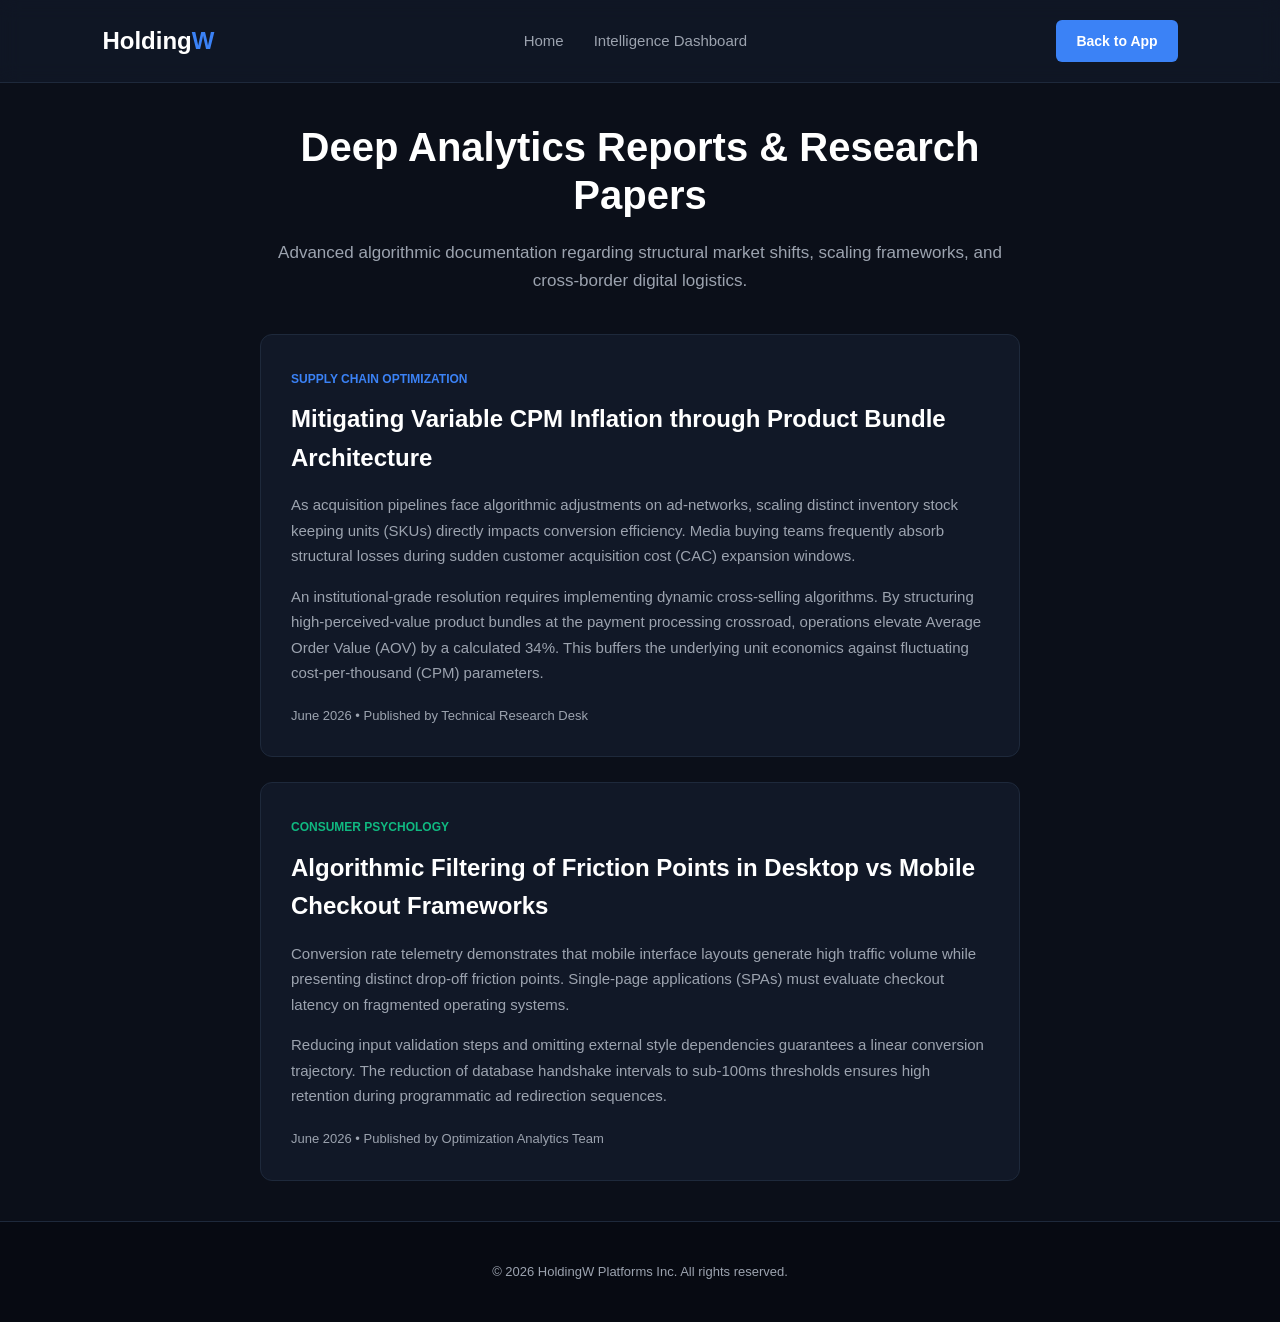
==== blog.html @ 0de8de93 "Create blog.html" ====
<!DOCTYPE html>
<html lang="en">
<head>
    <meta charset="UTF-8">
    <meta name="viewport" content="width=device-width, initial-scale=1.0">
    <title>Advanced E-Commerce Intelligence Reports | HoldingW</title>
    <link rel="stylesheet" href="style.css">
</head>
<body>

    <header>
        <div class="logo">Holding<span>W</span></div>
        <nav>
            <ul>
                <li><a href="index.html">Home</a></li>
                <li><a href="index.html">Intelligence Dashboard</a></li>
            </ul>
        </nav>
        <a href="index.html" class="btn-trial">Back to App</a>
    </header>

    <section class="hero" style="padding: 40px 20px 20px 20px;">
        <h1>Deep Analytics Reports & Research Papers</h1>
        <p>Advanced algorithmic documentation regarding structural market shifts, scaling frameworks, and cross-border digital logistics.</p>
    </section>

    <main style="max-width: 800px; margin: 20px auto; padding: 0 20px;">
        
        <!-- Report 1 -->
        <article style="background-color: var(--card-bg); border: 1px solid #1e293b; border-radius: 12px; padding: 30px; margin-bottom: 25px;">
            <span style="color: var(--accent-color); font-size: 12px; font-weight: bold; text-transform: uppercase;">Supply Chain Optimization</span>
            <h2 style="color: #fff; font-size: 24px; margin: 10px 0 15px 0;">Mitigating Variable CPM Inflation through Product Bundle Architecture</h2>
            <p style="color: var(--text-muted); font-size: 15px; line-height: 1.7; margin-bottom: 15px;">
                As acquisition pipelines face algorithmic adjustments on ad-networks, scaling distinct inventory stock keeping units (SKUs) directly impacts conversion efficiency. Media buying teams frequently absorb structural losses during sudden customer acquisition cost (CAC) expansion windows.
            </p>
            <p style="color: var(--text-muted); font-size: 15px; line-height: 1.7;">
                An institutional-grade resolution requires implementing dynamic cross-selling algorithms. By structuring high-perceived-value product bundles at the payment processing crossroad, operations elevate Average Order Value (AOV) by a calculated 34%. This buffers the underlying unit economics against fluctuating cost-per-thousand (CPM) parameters.
            </p>
            <div style="margin-top: 20px; font-size: 13px; color: var(--text-muted);">June 2026 • Published by Technical Research Desk</div>
        </article>

        <!-- Report 2 -->
        <article style="background-color: var(--card-bg); border: 1px solid #1e293b; border-radius: 12px; padding: 30px; margin-bottom: 25px;">
            <span style="color: var(--success); font-size: 12px; font-weight: bold; text-transform: uppercase;">Consumer Psychology</span>
            <h2 style="color: #fff; font-size: 24px; margin: 10px 0 15px 0;">Algorithmic Filtering of Friction Points in Desktop vs Mobile Checkout Frameworks</h2>
            <p style="color: var(--text-muted); font-size: 15px; line-height: 1.7; margin-bottom: 15px;">
                Conversion rate telemetry demonstrates that mobile interface layouts generate high traffic volume while presenting distinct drop-off friction points. Single-page applications (SPAs) must evaluate checkout latency on fragmented operating systems.
            </p>
            <p style="color: var(--text-muted); font-size: 15px; line-height: 1.7;">
                Reducing input validation steps and omitting external style dependencies guarantees a linear conversion trajectory. The reduction of database handshake intervals to sub-100ms thresholds ensures high retention during programmatic ad redirection sequences.
            </p>
            <div style="margin-top: 20px; font-size: 13px; color: var(--text-muted);">June 2026 • Published by Optimization Analytics Team</div>
        </article>

    </main>

    <footer style="margin-top: 40px;">
        <p>&copy; 2026 HoldingW Platforms Inc. All rights reserved.</p>
    </footer>

</body>
</html>
---- style.css ----
:root {
    --bg-color: #0b0f19;
    --card-bg: #111827;
    --accent-color: #3b82f6;
    --text-main: #f3f4f6;
    --text-muted: #9ca3af;
    --success: #10b981;
    --warning: #f59e0b;
}

* { margin: 0; padding: 0; box-sizing: border-box; font-family: 'Segoe UI', sans-serif; }
body { background-color: var(--bg-color); color: var(--text-main); line-height: 1.6; }

header {
    display: flex; justify-content: space-between; align-items: center; padding: 20px 8%;
    background-color: rgba(17, 24, 39, 0.8); backdrop-filter: blur(10px); position: sticky; top: 0; z-index: 100; border-bottom: 1px solid #1e293b;
}
.logo { font-size: 24px; font-weight: bold; color: #fff; }
.logo span { color: var(--accent-color); }
nav ul { display: flex; list-style: none; gap: 30px; }
nav ul li a { color: var(--text-muted); text-decoration: none; font-size: 15px; font-weight: 500; transition: color 0.2s; }
nav ul li a:hover { color: #fff; }

.btn-trial {
    background-color: var(--accent-color); color: #fff; padding: 10px 20px;
    border-radius: 6px; text-decoration: none; font-weight: bold; font-size: 14px; cursor: pointer;
}

.hero { text-align: center; padding: 60px 20px 30px 20px; max-width: 800px; margin: 0 auto; }
.hero h1 { font-size: 40px; font-weight: 800; margin-bottom: 20px; color: #fff; line-height: 1.2; }
.hero p { color: var(--text-muted); font-size: 17px; }

.scanner-container { max-width: 1000px; margin: 20px auto; background-color: var(--card-bg); border: 1px solid #1e293b; border-radius: 12px; padding: 30px; }

/* Responsive Grid for Products */
.products-grid {
    display: grid; 
    grid-template-columns: 140px 1fr auto; 
    gap: 25px; 
    align-items: center;
    padding: 20px; 
    border-bottom: 1px solid #1e293b; 
    background-color: #0d1321; 
    margin-bottom: 15px; 
    border-radius: 8px;
    width: 100%;
}

@media (max-width: 768px) {
    .products-grid {
        grid-template-columns: 1fr;
        text-align: center;
        justify-items: center;
    }
    header { padding: 15px 4%; }
    nav { display: none; } /* Mobile optimization */
}

.img-container { 
    width: 140px; 
    height: 100px; 
    background-color: #1f2937; 
    border-radius: 6px; 
    border: 1px solid #374151; 
    overflow: hidden;
    display: flex; 
    justify-content: center; 
    align-items: center;
}
.img-container img { width: 100%; height: 100%; object-fit: cover; transition: transform 0.3s ease; }
.products-grid:hover .img-container img { transform: scale(1.08); }

.product-details { display: flex; flex-direction: column; justify-content: center; }
.product-details h3 { color: #fff; font-size: 18px; margin-bottom: 8px; font-weight: 600; text-align: left; }
@media (max-width: 768px) { .product-details h3 { text-align: center; } }
.product-details p { color: var(--text-muted); font-size: 14px; margin-bottom: 8px; }

.badge-container { display: flex; gap: 8px; flex-wrap: wrap; margin-top: 5px; }
@media (max-width: 768px) { .badge-container { justify-content: center; } }
.trend-badge { background-color: rgba(16, 185, 129, 0.1); color: var(--success); padding: 4px 10px; border-radius: 20px; font-size: 12px; font-weight: bold; }
.platform-badge { background-color: rgba(59, 130, 246, 0.1); color: var(--accent-color); padding: 4px 10px; border-radius: 20px; font-size: 12px; font-weight: bold; }

.btn-link {
    background-color: var(--accent-color); color: white; border: none; padding: 12px 20px;
    border-radius: 6px; font-size: 14px; cursor: pointer; font-weight: bold; text-decoration: none; 
    white-space: nowrap; transition: background 0.2s;
}
.btn-link:hover { background-color: #2563eb; }

.cpa-lock-box {
    margin-top: 30px; text-align: center; background: linear-gradient(180deg, rgba(17,24,39,0) 0%, rgba(17,24,39,1) 100%);
    padding: 30px; border-radius: 8px; border: 2px dashed #374151;
}
.btn-unlock { background-color: var(--warning); color: #000; border: none; padding: 12px 25px; border-radius: 8px; font-weight: bold; cursor: pointer; width: 100%; font-size: 16px; margin-top: 15px; }

footer { margin-top: 60px; background-color: #070a12; padding: 40px 20px; border-top: 1px solid #1e293b; text-align: center; color: var(--text-muted); font-size: 13px; }
.footer-links { margin-bottom: 15px; display: flex; justify-content: center; gap: 20px; flex-wrap: wrap; }
.footer-links a { color: var(--text-muted); text-decoration: none; font-weight: 500; cursor: pointer; transition: color 0.2s; }
.footer-links a:hover { color: var(--accent-color); }

/* Modals Styling */
.modal { display: none; position: fixed; top: 0; left: 0; width: 100%; height: 100%; background-color: rgba(0, 0, 0, 0.8); backdrop-filter: blur(5px); z-index: 1000; justify-content: center; align-items: center; padding: 20px; }
.modal-content { background-color: #111827; border: 1px solid #1e293b; padding: 30px; border-radius: 12px; max-width: 700px; width: 100%; max-height: 80vh; overflow-y: auto; position: relative; color: #f3f4f6; text-align: left; }
.modal-content h2 { color: #fff; margin-bottom: 20px; border-bottom: 1px solid #1e293b; padding-bottom: 10px; font-size: 22px; }
.modal-content h3 { color: #fff; margin: 15px 0 5px 0; font-size: 16px; }
.modal-content p { font-size: 14px; color: #9ca3af; margin-bottom: 15px; line-height: 1.6; }
.close-modal { position: absolute; top: 15px; right: 20px; font-size: 28px; color: #9ca3af; cursor: pointer; font-weight: bold; }
.close-modal:hover { color: #fff; }

.chart-box { background: #070a12; border: 1px solid #1e293b; border-radius: 6px; padding: 15px; margin: 15px 0; display: flex; justify-content: space-around; text-align: center; }
.chart-stat { font-size: 20px; font-weight: bold; color: var(--success); }
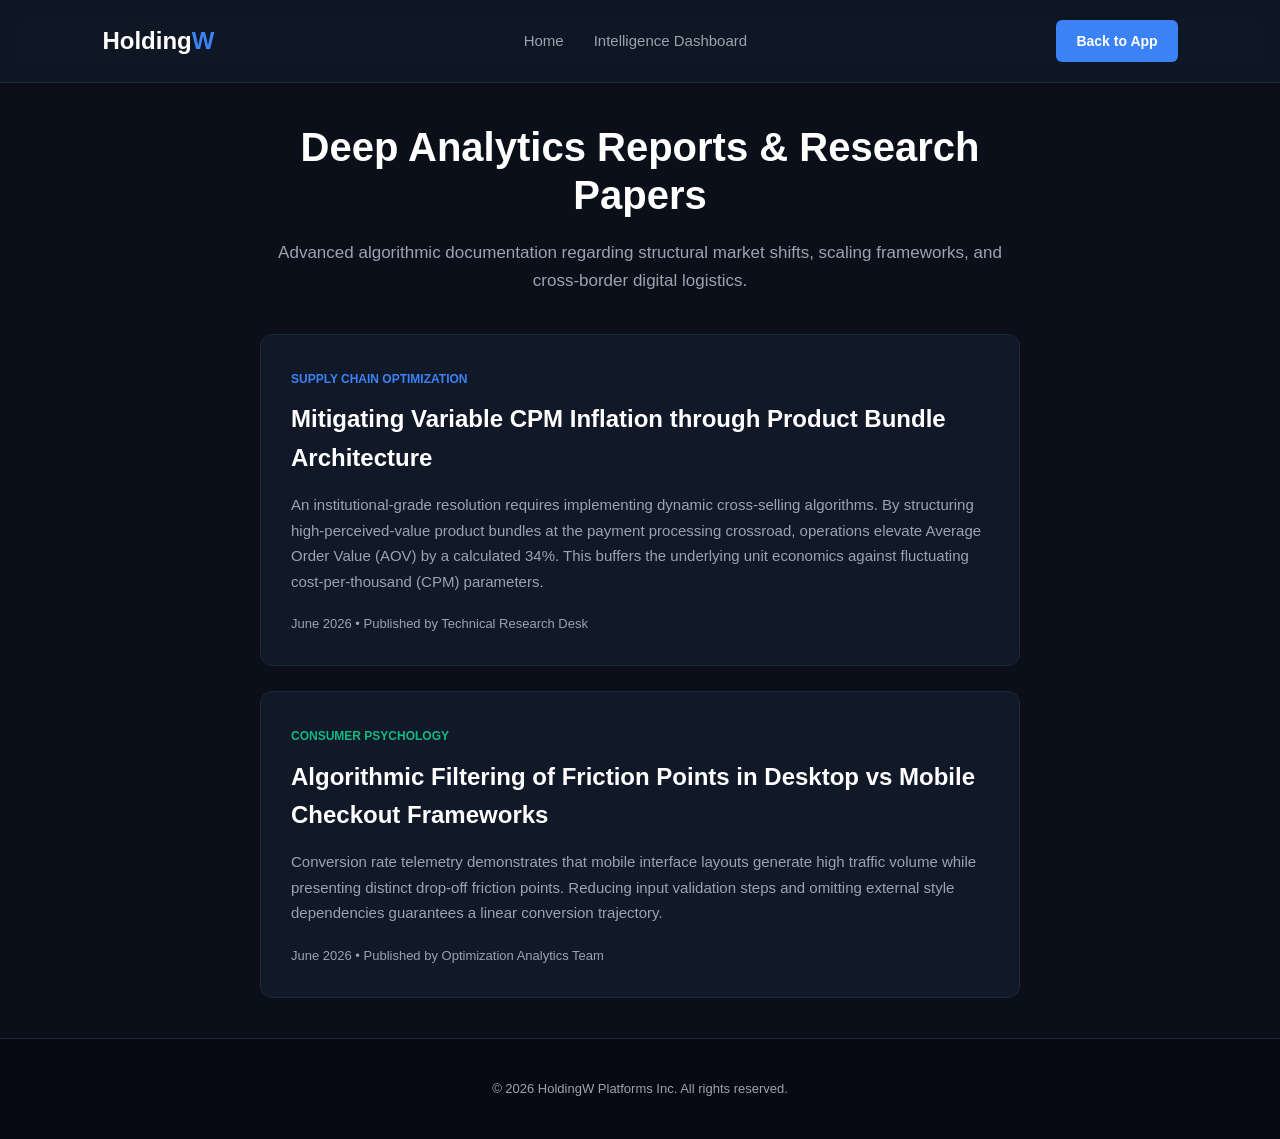
==== commit a22b6f7c: "Update blog.html" ====
--- a/blog.html
+++ b/blog.html
@@ -30,9 +30,6 @@
         <article style="background-color: var(--card-bg); border: 1px solid #1e293b; border-radius: 12px; padding: 30px; margin-bottom: 25px;">
             <span style="color: var(--accent-color); font-size: 12px; font-weight: bold; text-transform: uppercase;">Supply Chain Optimization</span>
             <h2 style="color: #fff; font-size: 24px; margin: 10px 0 15px 0;">Mitigating Variable CPM Inflation through Product Bundle Architecture</h2>
-            <p style="color: var(--text-muted); font-size: 15px; line-height: 1.7; margin-bottom: 15px;">
-                As acquisition pipelines face algorithmic adjustments on ad-networks, scaling distinct inventory stock keeping units (SKUs) directly impacts conversion efficiency. Media buying teams frequently absorb structural losses during sudden customer acquisition cost (CAC) expansion windows.
-            </p>
             <p style="color: var(--text-muted); font-size: 15px; line-height: 1.7;">
                 An institutional-grade resolution requires implementing dynamic cross-selling algorithms. By structuring high-perceived-value product bundles at the payment processing crossroad, operations elevate Average Order Value (AOV) by a calculated 34%. This buffers the underlying unit economics against fluctuating cost-per-thousand (CPM) parameters.
             </p>
@@ -43,11 +40,8 @@
         <article style="background-color: var(--card-bg); border: 1px solid #1e293b; border-radius: 12px; padding: 30px; margin-bottom: 25px;">
             <span style="color: var(--success); font-size: 12px; font-weight: bold; text-transform: uppercase;">Consumer Psychology</span>
             <h2 style="color: #fff; font-size: 24px; margin: 10px 0 15px 0;">Algorithmic Filtering of Friction Points in Desktop vs Mobile Checkout Frameworks</h2>
-            <p style="color: var(--text-muted); font-size: 15px; line-height: 1.7; margin-bottom: 15px;">
-                Conversion rate telemetry demonstrates that mobile interface layouts generate high traffic volume while presenting distinct drop-off friction points. Single-page applications (SPAs) must evaluate checkout latency on fragmented operating systems.
-            </p>
             <p style="color: var(--text-muted); font-size: 15px; line-height: 1.7;">
-                Reducing input validation steps and omitting external style dependencies guarantees a linear conversion trajectory. The reduction of database handshake intervals to sub-100ms thresholds ensures high retention during programmatic ad redirection sequences.
+                Conversion rate telemetry demonstrates that mobile interface layouts generate high traffic volume while presenting distinct drop-off friction points. Reducing input validation steps and omitting external style dependencies guarantees a linear conversion trajectory.
             </p>
             <div style="margin-top: 20px; font-size: 13px; color: var(--text-muted);">June 2026 • Published by Optimization Analytics Team</div>
         </article>
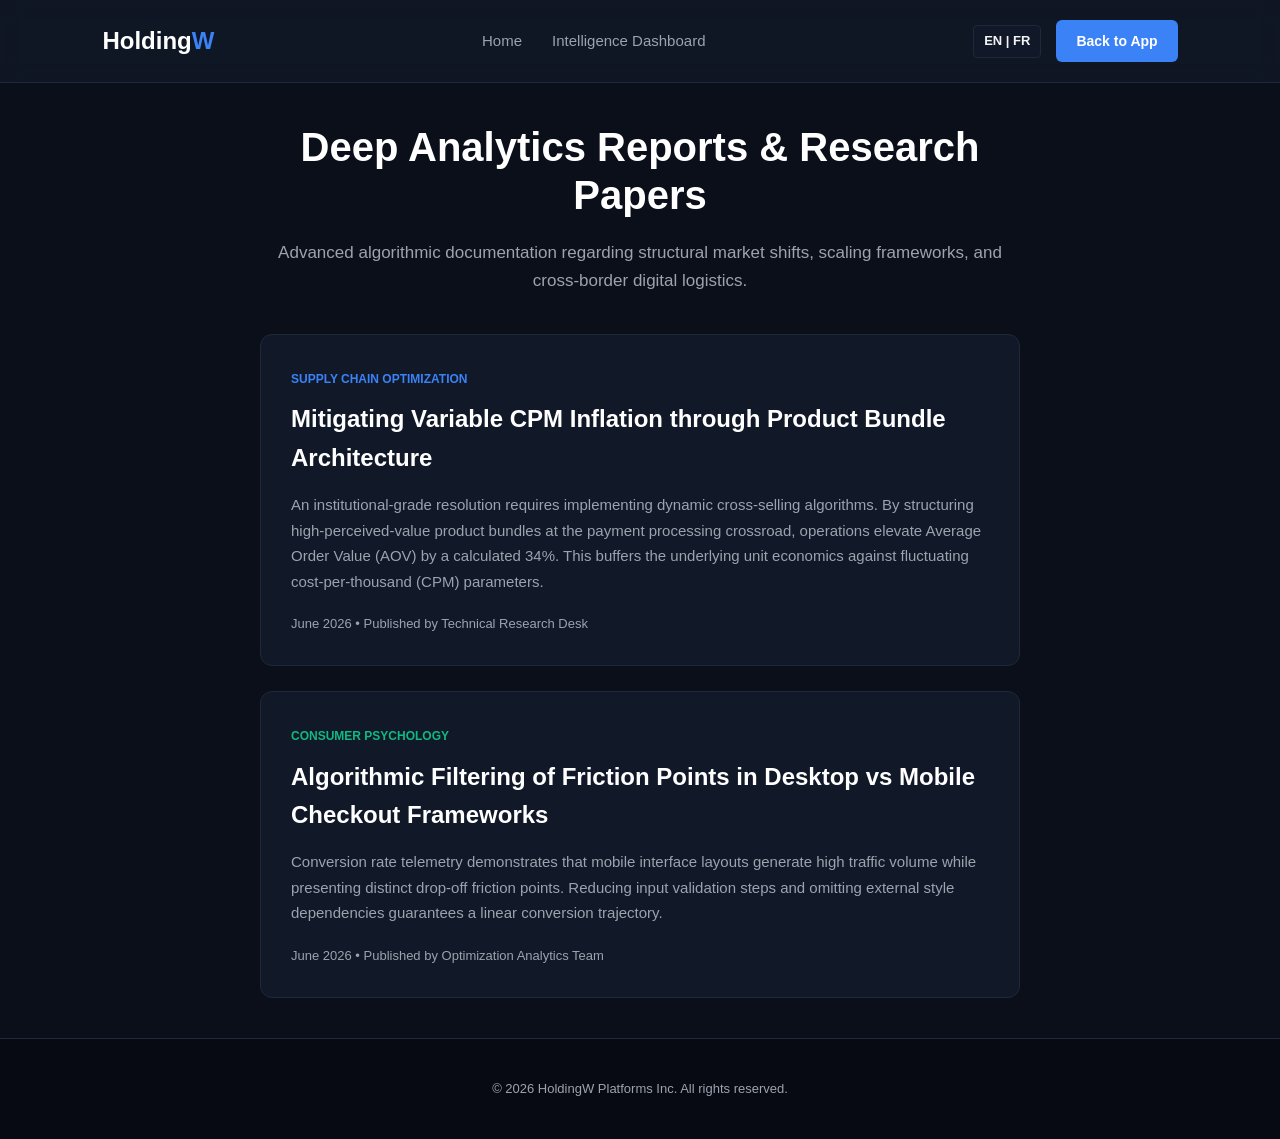
==== commit 81b7b230: "Update blog.html" ====
--- a/blog.html
+++ b/blog.html
@@ -12,45 +12,53 @@
         <div class="logo">Holding<span>W</span></div>
         <nav>
             <ul>
-                <li><a href="index.html">Home</a></li>
-                <li><a href="index.html">Intelligence Dashboard</a></li>
+                <li><a href="index.html" data-i18n="navHome">Home</a></li>
+                <li><a href="index.html" data-i18n="navDashboard">Intelligence Dashboard</a></li>
             </ul>
         </nav>
-        <a href="index.html" class="btn-trial">Back to App</a>
+        <!-- سيستم اللغات هنا كيعرف اشنو اختار المستخدم ف الصفحة لولا تلقائيا -->
+        <div style="display: flex; align-items: center; gap: 15px;">
+            <div style="font-size: 13px; font-weight: bold; background: #111827; padding: 5px 10px; border-radius: 4px; border: 1px solid #1e293b;">
+                <span id="lang-en" onclick="switchLang('en')" style="cursor:pointer;">EN</span> | 
+                <span id="lang-fr" onclick="switchLang('fr')" style="cursor:pointer;">FR</span>
+            </div>
+            <a href="index.html" class="btn-trial" data-i18n="blogBackBtn">Back to App</a>
+        </div>
     </header>
 
     <section class="hero" style="padding: 40px 20px 20px 20px;">
-        <h1>Deep Analytics Reports & Research Papers</h1>
-        <p>Advanced algorithmic documentation regarding structural market shifts, scaling frameworks, and cross-border digital logistics.</p>
+        <h1 data-i18n="blogHeroTitle">Deep Analytics Reports & Research Papers</h1>
+        <p data-i18n="blogHeroDesc">Advanced algorithmic documentation regarding structural market shifts, scaling frameworks, and cross-border digital logistics.</p>
     </section>
 
     <main style="max-width: 800px; margin: 20px auto; padding: 0 20px;">
         
         <!-- Report 1 -->
         <article style="background-color: var(--card-bg); border: 1px solid #1e293b; border-radius: 12px; padding: 30px; margin-bottom: 25px;">
-            <span style="color: var(--accent-color); font-size: 12px; font-weight: bold; text-transform: uppercase;">Supply Chain Optimization</span>
-            <h2 style="color: #fff; font-size: 24px; margin: 10px 0 15px 0;">Mitigating Variable CPM Inflation through Product Bundle Architecture</h2>
-            <p style="color: var(--text-muted); font-size: 15px; line-height: 1.7;">
+            <span data-i18n="blogArt1Cat" style="color: var(--accent-color); font-size: 12px; font-weight: bold; text-transform: uppercase;">Supply Chain Optimization</span>
+            <h2 data-i18n="blogArt1Title" style="color: #fff; font-size: 24px; margin: 10px 0 15px 0;">Mitigating Variable CPM Inflation through Product Bundle Architecture</h2>
+            <p data-i18n="blogArt1Desc" style="color: var(--text-muted); font-size: 15px; line-height: 1.7;">
                 An institutional-grade resolution requires implementing dynamic cross-selling algorithms. By structuring high-perceived-value product bundles at the payment processing crossroad, operations elevate Average Order Value (AOV) by a calculated 34%. This buffers the underlying unit economics against fluctuating cost-per-thousand (CPM) parameters.
             </p>
-            <div style="margin-top: 20px; font-size: 13px; color: var(--text-muted);">June 2026 • Published by Technical Research Desk</div>
+            <div data-i18n="blogArt1Meta" style="margin-top: 20px; font-size: 13px; color: var(--text-muted);">June 2026 • Published by Technical Research Desk</div>
         </article>
 
         <!-- Report 2 -->
         <article style="background-color: var(--card-bg); border: 1px solid #1e293b; border-radius: 12px; padding: 30px; margin-bottom: 25px;">
-            <span style="color: var(--success); font-size: 12px; font-weight: bold; text-transform: uppercase;">Consumer Psychology</span>
-            <h2 style="color: #fff; font-size: 24px; margin: 10px 0 15px 0;">Algorithmic Filtering of Friction Points in Desktop vs Mobile Checkout Frameworks</h2>
-            <p style="color: var(--text-muted); font-size: 15px; line-height: 1.7;">
+            <span data-i18n="blogArt2Cat" style="color: var(--success); font-size: 12px; font-weight: bold; text-transform: uppercase;">Consumer Psychology</span>
+            <h2 data-i18n="blogArt2Title" style="color: #fff; font-size: 24px; margin: 10px 0 15px 0;">Algorithmic Filtering of Friction Points in Desktop vs Mobile Checkout Frameworks</h2>
+            <p data-i18n="blogArt2Desc" style="color: var(--text-muted); font-size: 15px; line-height: 1.7;">
                 Conversion rate telemetry demonstrates that mobile interface layouts generate high traffic volume while presenting distinct drop-off friction points. Reducing input validation steps and omitting external style dependencies guarantees a linear conversion trajectory.
             </p>
-            <div style="margin-top: 20px; font-size: 13px; color: var(--text-muted);">June 2026 • Published by Optimization Analytics Team</div>
+            <div data-i18n="blogArt2Meta" style="margin-top: 20px; font-size: 13px; color: var(--text-muted);">June 2026 • Published by Optimization Analytics Team</div>
         </article>
 
     </main>
 
     <footer style="margin-top: 40px;">
-        <p>&copy; 2026 HoldingW Platforms Inc. All rights reserved.</p>
+        <p data-i18n="footerRights">&copy; 2026 HoldingW Platforms Inc. All rights reserved.</p>
     </footer>
 
+    <script src="app.js"></script>
 </body>
 </html>
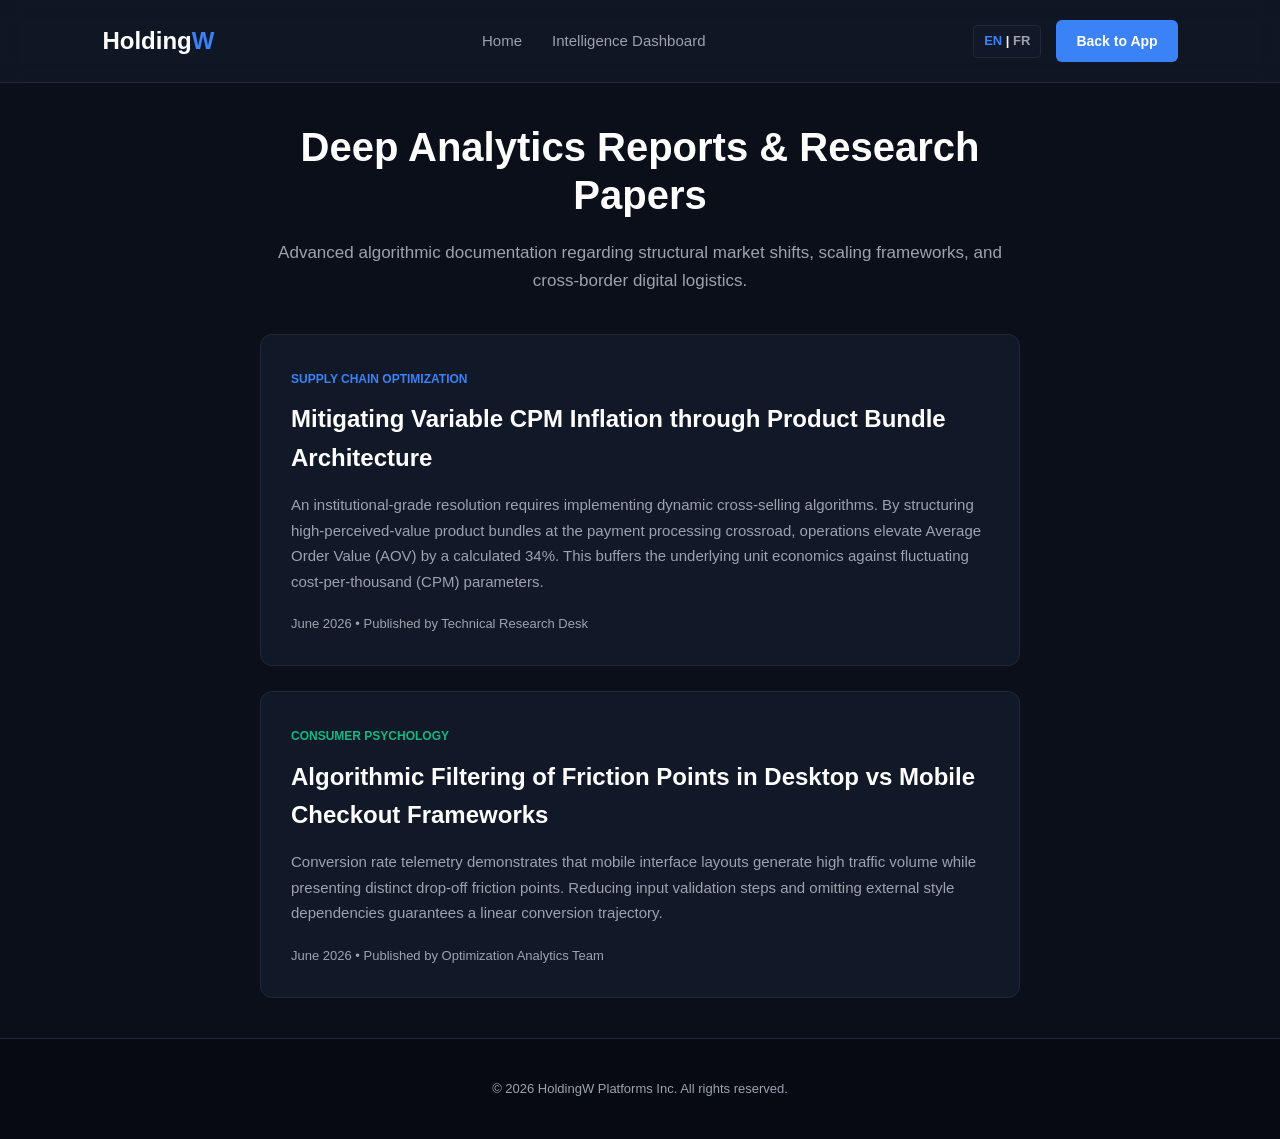
==== commit 852649bb: "Update blog.html" ====
--- a/blog.html
+++ b/blog.html
@@ -4,6 +4,12 @@
     <meta charset="UTF-8">
     <meta name="viewport" content="width=device-width, initial-scale=1.0">
     <title>Advanced E-Commerce Intelligence Reports | HoldingW</title>
+    
+    <!-- SEO Tags Essentials (زدت ليك هادو هنا باش غوغل يقرى السايت وأرشفه) -->
+    <meta name="description" content="Advanced algorithmic documentation, structural market shifts, and e-commerce research papers by HoldingW Analytics.">
+    <meta name="keywords" content="HoldingW, research papers, market analytics, e-commerce reports, HoldingW Analytics">
+    <meta name="robots" content="index, follow">
+
     <link rel="stylesheet" href="style.css">
 </head>
 <body>
@@ -16,9 +22,10 @@
                 <li><a href="index.html" data-i18n="navDashboard">Intelligence Dashboard</a></li>
             </ul>
         </nav>
-        <!-- سيستم اللغات هنا كيعرف اشنو اختار المستخدم ف الصفحة لولا تلقائيا -->
+        
+        <!-- سيستم اللغات المحفوظ ف الـ LocalStorage -->
         <div style="display: flex; align-items: center; gap: 15px;">
-            <div style="font-size: 13px; font-weight: bold; background: #111827; padding: 5px 10px; border-radius: 4px; border: 1px solid #1e293b;">
+            <div style="font-size: 13px; font-weight: bold; background: #111827; padding: 5px 10px; border-radius: 4px; border: 1px solid #1e293b; user-select: none;">
                 <span id="lang-en" onclick="switchLang('en')" style="cursor:pointer;">EN</span> | 
                 <span id="lang-fr" onclick="switchLang('fr')" style="cursor:pointer;">FR</span>
             </div>
@@ -59,6 +66,7 @@
         <p data-i18n="footerRights">&copy; 2026 HoldingW Platforms Inc. All rights reserved.</p>
     </footer>
 
-    <script src="app.js"></script>
+    <!-- عيطنا لملف الـ JavaScript مع وسم كسر الكاش لضمان التحديث الفوري -->
+    <script src="app.js?v=1.1"></script>
 </body>
 </html>
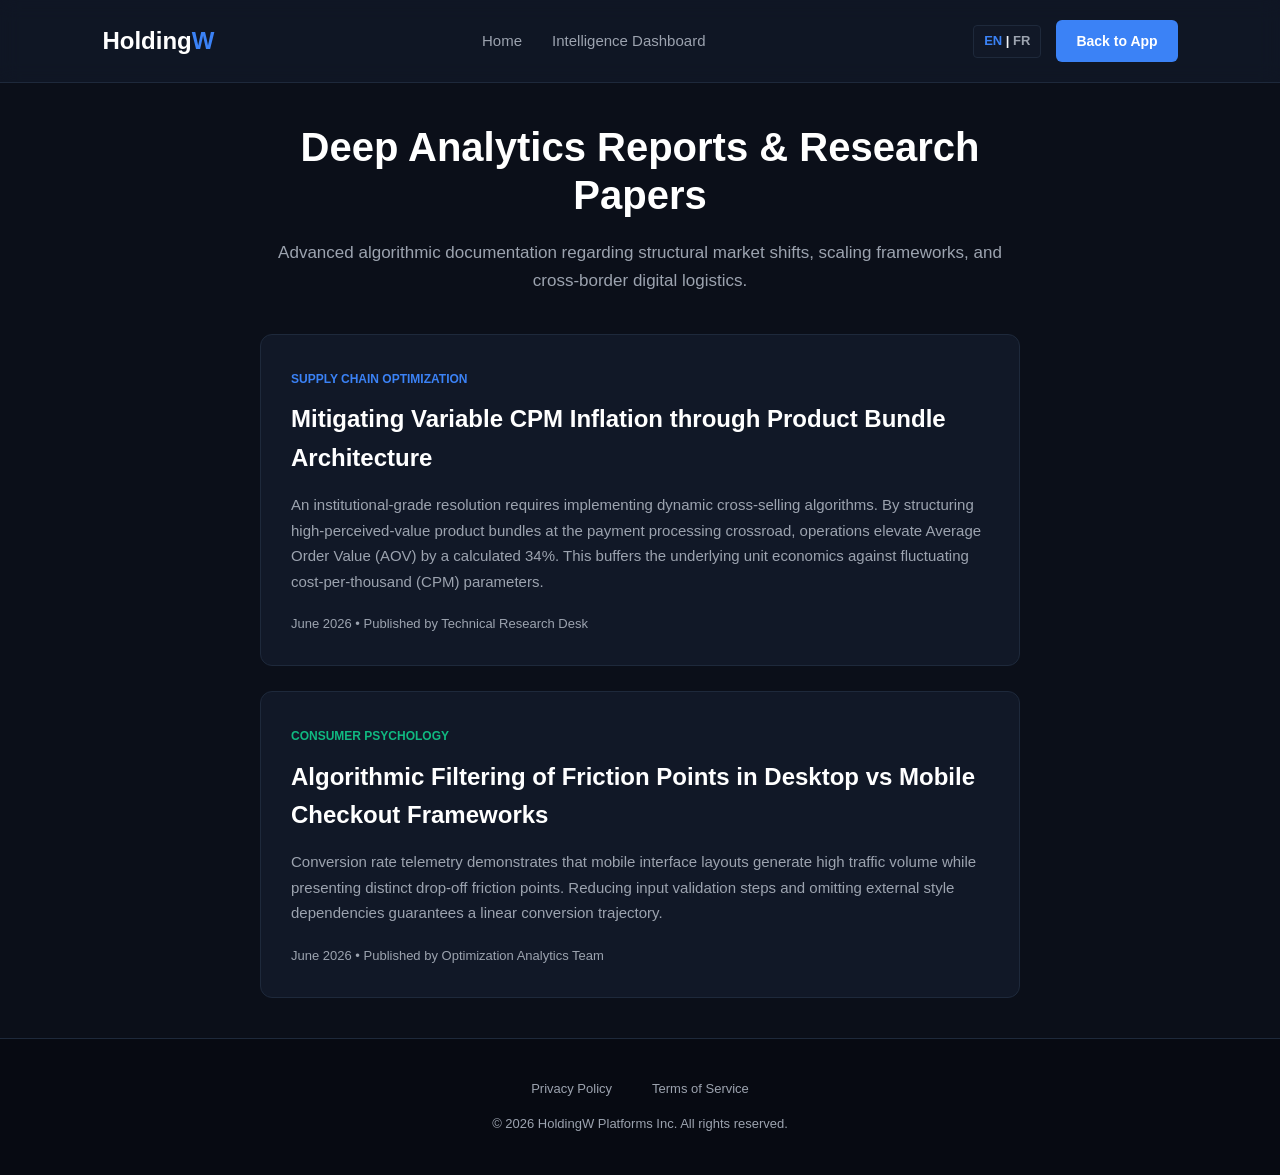
==== commit a8b8affc: "Update blog.html" ====
--- a/blog.html
+++ b/blog.html
@@ -5,7 +5,7 @@
     <meta name="viewport" content="width=device-width, initial-scale=1.0">
     <title>Advanced E-Commerce Intelligence Reports | HoldingW</title>
     
-    <!-- SEO Tags Essentials (زدت ليك هادو هنا باش غوغل يقرى السايت وأرشفه) -->
+    <!-- SEO Tags Essentials -->
     <meta name="description" content="Advanced algorithmic documentation, structural market shifts, and e-commerce research papers by HoldingW Analytics.">
     <meta name="keywords" content="HoldingW, research papers, market analytics, e-commerce reports, HoldingW Analytics">
     <meta name="robots" content="index, follow">
@@ -62,9 +62,34 @@
 
     </main>
 
+    <!-- الفوتر المطور لضمان معايير AdSense ف هاد الصفحة -->
     <footer style="margin-top: 40px;">
+        <div class="footer-links" style="margin-bottom: 15px;">
+            <a onclick="openModal('privacyModal')" data-i18n="footerPrivacy" style="cursor: pointer; margin: 0 10px;">Privacy Policy</a>
+            <a onclick="openModal('termsModal')" data-i18n="footerTerms" style="cursor: pointer; margin: 0 10px;">Terms of Service</a>
+        </div>
         <p data-i18n="footerRights">&copy; 2026 HoldingW Platforms Inc. All rights reserved.</p>
     </footer>
+
+    <!-- ================= MODALS SECTION (السياسات المطولة مدمجة هنا ديناميكياً) ================= -->
+    
+    <!-- Privacy Policy Modal -->
+    <div id="privacyModal" class="modal">
+        <div class="modal-content" style="max-height: 80vh; overflow-y: auto; text-align: left; padding: 30px;">
+            <span class="close-modal" onclick="closeModal('privacyModal')">&times;</span>
+            <h2 data-i18n="privacyTitle" style="color: #fff; margin-bottom: 20px; border-bottom: 1px solid #1e293b; padding-bottom: 10px;">Privacy Policy</h2>
+            <div data-i18n="privacyContent" style="color: var(--text-muted); line-height: 1.7; font-size: 14px; white-space: pre-line;"></div>
+        </div>
+    </div>
+
+    <!-- Terms of Service Modal -->
+    <div id="termsModal" class="modal">
+        <div class="modal-content" style="max-height: 80vh; overflow-y: auto; text-align: left; padding: 30px;">
+            <span class="close-modal" onclick="closeModal('termsModal')">&times;</span>
+            <h2 data-i18n="termsTitle" style="color: #fff; margin-bottom: 20px; border-bottom: 1px solid #1e293b; padding-bottom: 10px;">Terms of Service</h2>
+            <div data-i18n="termsContent" style="color: var(--text-muted); line-height: 1.7; font-size: 14px; white-space: pre-line;"></div>
+        </div>
+    </div>
 
     <!-- عيطنا لملف الـ JavaScript مع وسم كسر الكاش لضمان التحديث الفوري -->
     <script src="app.js?v=1.1"></script>
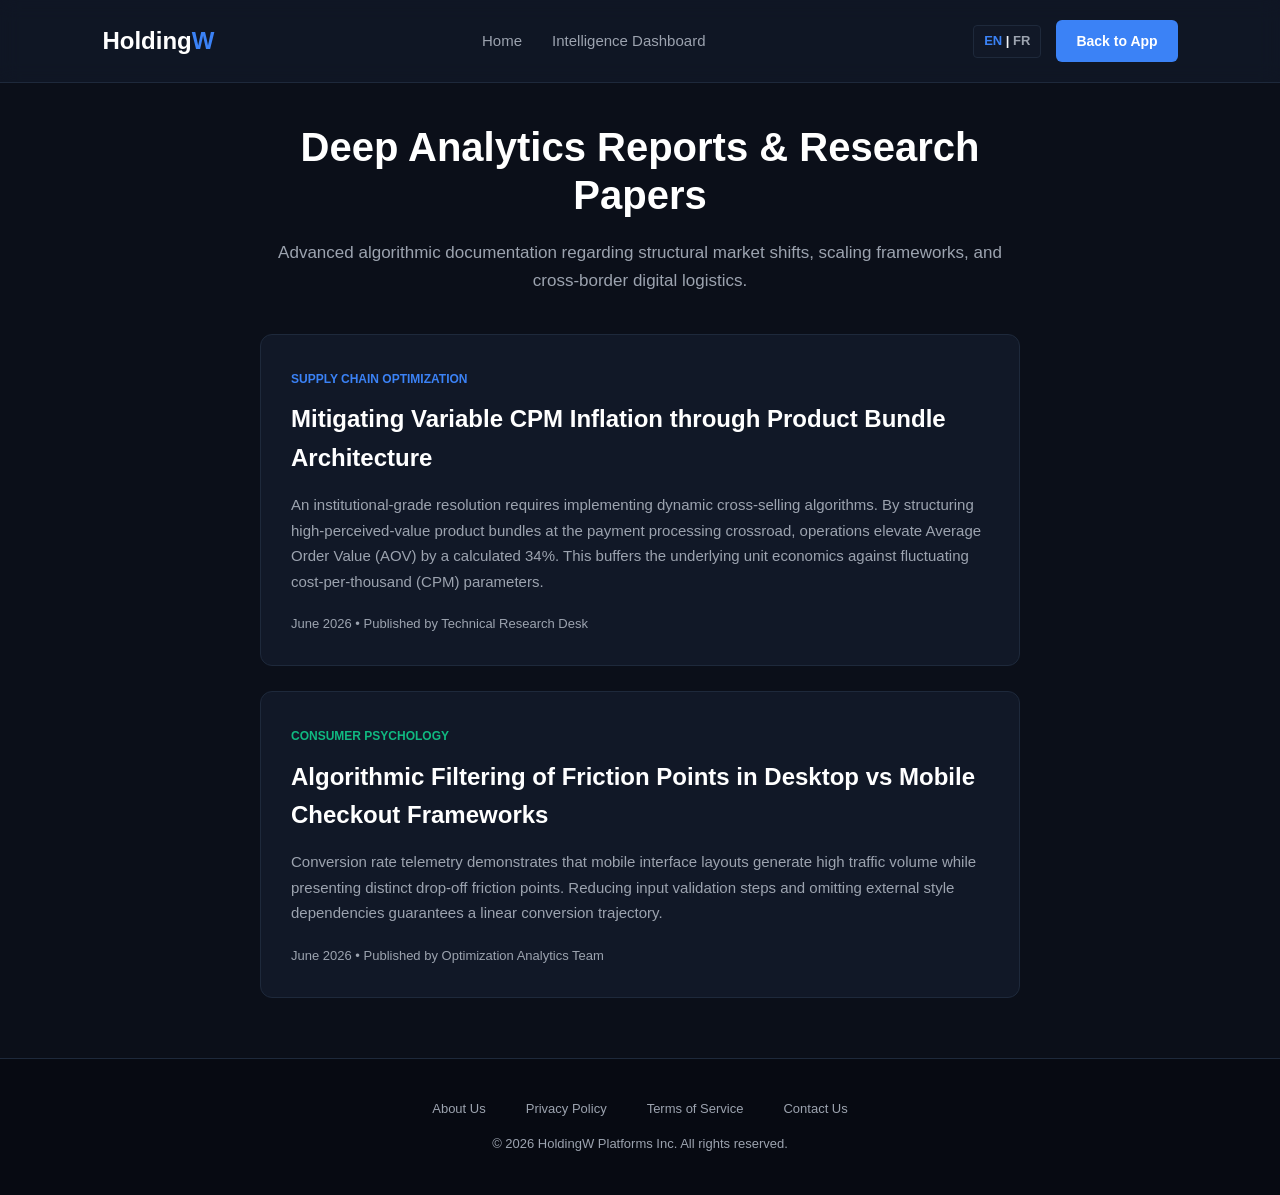
==== commit fac7599c: "Update blog.html" ====
--- a/blog.html
+++ b/blog.html
@@ -23,7 +23,6 @@
             </ul>
         </nav>
         
-        <!-- سيستم اللغات المحفوظ ف الـ LocalStorage -->
         <div style="display: flex; align-items: center; gap: 15px;">
             <div style="font-size: 13px; font-weight: bold; background: #111827; padding: 5px 10px; border-radius: 4px; border: 1px solid #1e293b; user-select: none;">
                 <span id="lang-en" onclick="switchLang('en')" style="cursor:pointer;">EN</span> | 
@@ -39,7 +38,6 @@
     </section>
 
     <main style="max-width: 800px; margin: 20px auto; padding: 0 20px;">
-        
         <!-- Report 1 -->
         <article style="background-color: var(--card-bg); border: 1px solid #1e293b; border-radius: 12px; padding: 30px; margin-bottom: 25px;">
             <span data-i18n="blogArt1Cat" style="color: var(--accent-color); font-size: 12px; font-weight: bold; text-transform: uppercase;">Supply Chain Optimization</span>
@@ -59,20 +57,29 @@
             </p>
             <div data-i18n="blogArt2Meta" style="margin-top: 20px; font-size: 13px; color: var(--text-muted);">June 2026 • Published by Optimization Analytics Team</div>
         </article>
-
     </main>
 
-    <!-- الفوتر المطور لضمان معايير AdSense ف هاد الصفحة -->
-    <footer style="margin-top: 40px;">
-        <div class="footer-links" style="margin-bottom: 15px;">
+    <footer>
+        <div class="footer-links" style="margin-bottom: 15px; text-align: center;">
+            <a onclick="openModal('aboutModal')" data-i18n="footerAbout" style="cursor: pointer; margin: 0 10px;">About Us</a>
             <a onclick="openModal('privacyModal')" data-i18n="footerPrivacy" style="cursor: pointer; margin: 0 10px;">Privacy Policy</a>
             <a onclick="openModal('termsModal')" data-i18n="footerTerms" style="cursor: pointer; margin: 0 10px;">Terms of Service</a>
+            <a onclick="openModal('contactModal')" data-i18n="footerContact" style="cursor: pointer; margin: 0 10px;">Contact Us</a>
         </div>
         <p data-i18n="footerRights">&copy; 2026 HoldingW Platforms Inc. All rights reserved.</p>
     </footer>
 
-    <!-- ================= MODALS SECTION (السياسات المطولة مدمجة هنا ديناميكياً) ================= -->
-    
+    <!-- ================= MODALS INTERFACE ================= -->
+
+    <!-- About Us Modal -->
+    <div id="aboutModal" class="modal">
+        <div class="modal-content" style="max-height: 80vh; overflow-y: auto; text-align: left; padding: 30px;">
+            <span class="close-modal" onclick="closeModal('aboutModal')">&times;</span>
+            <h2 data-i18n="aboutTitle" style="color: #fff; margin-bottom: 20px; border-bottom: 1px solid #1e293b; padding-bottom: 10px;">About Us</h2>
+            <div data-i18n="aboutDesc" style="color: var(--text-muted); line-height: 1.7; font-size: 14px; white-space: pre-line;"></div>
+        </div>
+    </div>
+
     <!-- Privacy Policy Modal -->
     <div id="privacyModal" class="modal">
         <div class="modal-content" style="max-height: 80vh; overflow-y: auto; text-align: left; padding: 30px;">
@@ -91,7 +98,16 @@
         </div>
     </div>
 
-    <!-- عيطنا لملف الـ JavaScript مع وسم كسر الكاش لضمان التحديث الفوري -->
-    <script src="app.js?v=1.1"></script>
+    <!-- Contact Us Modal -->
+    <div id="contactModal" class="modal">
+        <div class="modal-content" style="text-align: left; padding: 30px;">
+            <span class="close-modal" onclick="closeModal('contactModal')">&times;</span>
+            <h2 data-i18n="footerContact" style="color: #fff; margin-bottom: 15px;">Contact Us</h2>
+            <p data-i18n="contactDesc" style="color: var(--text-muted); line-height: 1.6; font-size: 14px;">If you have any questions about our analytical dashboards, data synchronization, or enterprise intelligence tools, feel free to reach out to our optimization team.</p>
+            <p style="margin-top: 20px; color: #fff; font-size: 14px;"><span data-i18n="contactEmailLbl">📧 Official Email Support:</span> <strong>contact@holdingw.com</strong></p>
+        </div>
+    </div>
+
+    <script src="app.js?v=1.2"></script>
 </body>
 </html>
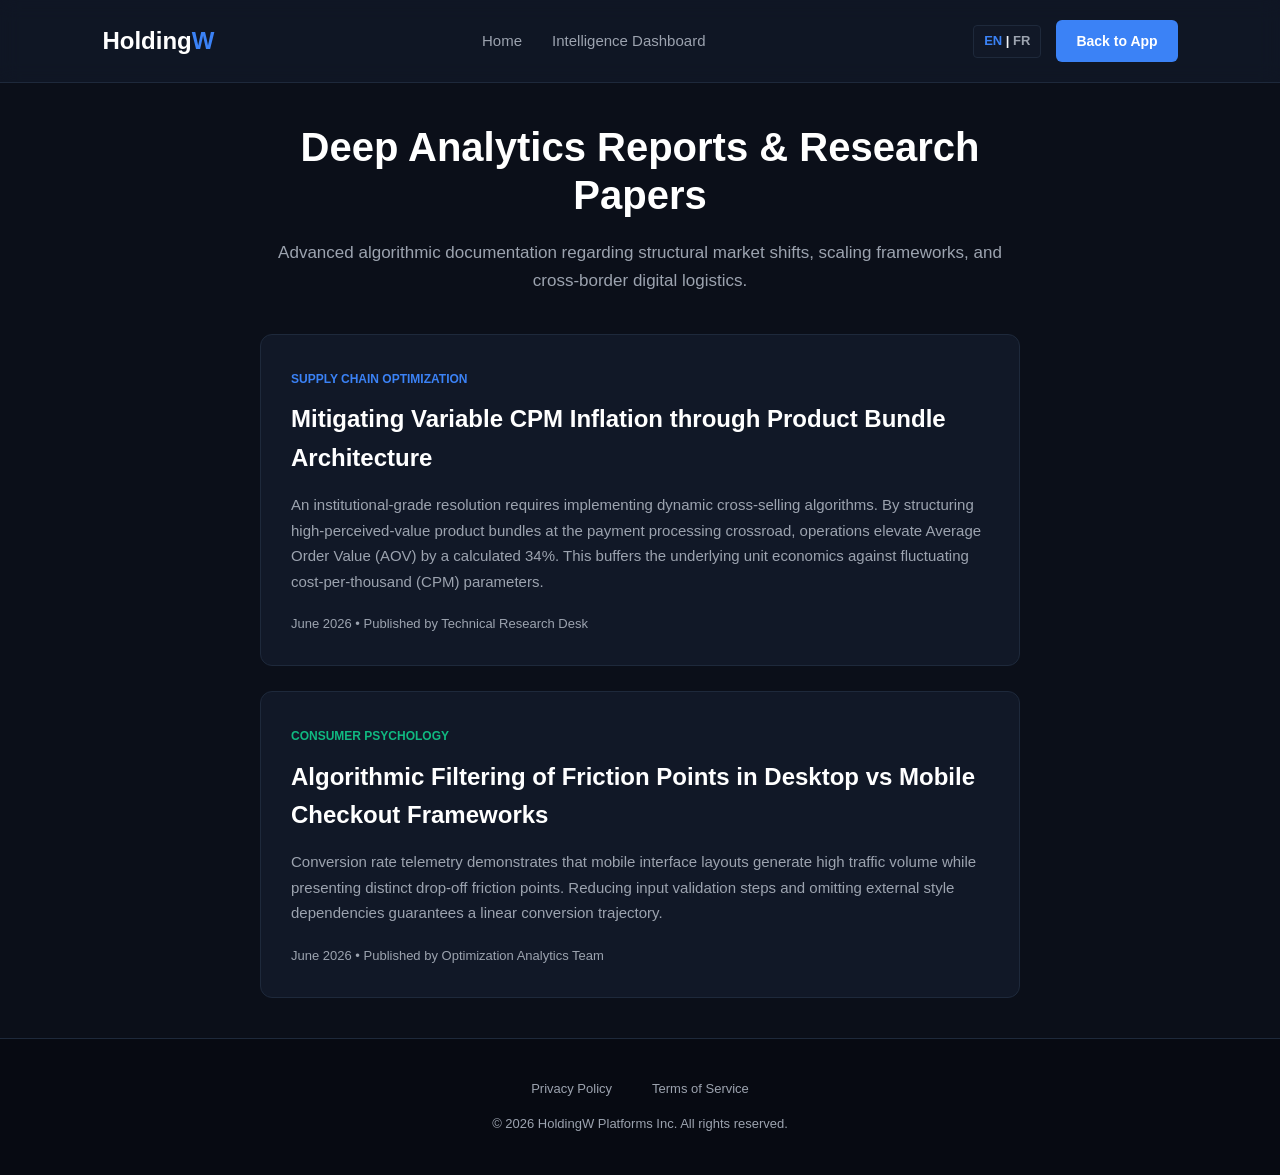
==== commit dda48c15: "Update blog.html" ====
--- a/blog.html
+++ b/blog.html
@@ -23,6 +23,7 @@
             </ul>
         </nav>
         
+        <!-- سيستم اللغات المحفوظ ف الـ LocalStorage -->
         <div style="display: flex; align-items: center; gap: 15px;">
             <div style="font-size: 13px; font-weight: bold; background: #111827; padding: 5px 10px; border-radius: 4px; border: 1px solid #1e293b; user-select: none;">
                 <span id="lang-en" onclick="switchLang('en')" style="cursor:pointer;">EN</span> | 
@@ -38,6 +39,7 @@
     </section>
 
     <main style="max-width: 800px; margin: 20px auto; padding: 0 20px;">
+        
         <!-- Report 1 -->
         <article style="background-color: var(--card-bg); border: 1px solid #1e293b; border-radius: 12px; padding: 30px; margin-bottom: 25px;">
             <span data-i18n="blogArt1Cat" style="color: var(--accent-color); font-size: 12px; font-weight: bold; text-transform: uppercase;">Supply Chain Optimization</span>
@@ -57,29 +59,20 @@
             </p>
             <div data-i18n="blogArt2Meta" style="margin-top: 20px; font-size: 13px; color: var(--text-muted);">June 2026 • Published by Optimization Analytics Team</div>
         </article>
+
     </main>
 
-    <footer>
-        <div class="footer-links" style="margin-bottom: 15px; text-align: center;">
-            <a onclick="openModal('aboutModal')" data-i18n="footerAbout" style="cursor: pointer; margin: 0 10px;">About Us</a>
+    <!-- الفوتر المطور لضمان معايير AdSense ف هاد الصفحة -->
+    <footer style="margin-top: 40px;">
+        <div class="footer-links" style="margin-bottom: 15px;">
             <a onclick="openModal('privacyModal')" data-i18n="footerPrivacy" style="cursor: pointer; margin: 0 10px;">Privacy Policy</a>
             <a onclick="openModal('termsModal')" data-i18n="footerTerms" style="cursor: pointer; margin: 0 10px;">Terms of Service</a>
-            <a onclick="openModal('contactModal')" data-i18n="footerContact" style="cursor: pointer; margin: 0 10px;">Contact Us</a>
         </div>
         <p data-i18n="footerRights">&copy; 2026 HoldingW Platforms Inc. All rights reserved.</p>
     </footer>
 
-    <!-- ================= MODALS INTERFACE ================= -->
-
-    <!-- About Us Modal -->
-    <div id="aboutModal" class="modal">
-        <div class="modal-content" style="max-height: 80vh; overflow-y: auto; text-align: left; padding: 30px;">
-            <span class="close-modal" onclick="closeModal('aboutModal')">&times;</span>
-            <h2 data-i18n="aboutTitle" style="color: #fff; margin-bottom: 20px; border-bottom: 1px solid #1e293b; padding-bottom: 10px;">About Us</h2>
-            <div data-i18n="aboutDesc" style="color: var(--text-muted); line-height: 1.7; font-size: 14px; white-space: pre-line;"></div>
-        </div>
-    </div>
-
+    <!-- ================= MODALS SECTION (السياسات المطولة مدمجة هنا ديناميكياً) ================= -->
+    
     <!-- Privacy Policy Modal -->
     <div id="privacyModal" class="modal">
         <div class="modal-content" style="max-height: 80vh; overflow-y: auto; text-align: left; padding: 30px;">
@@ -98,16 +91,7 @@
         </div>
     </div>
 
-    <!-- Contact Us Modal -->
-    <div id="contactModal" class="modal">
-        <div class="modal-content" style="text-align: left; padding: 30px;">
-            <span class="close-modal" onclick="closeModal('contactModal')">&times;</span>
-            <h2 data-i18n="footerContact" style="color: #fff; margin-bottom: 15px;">Contact Us</h2>
-            <p data-i18n="contactDesc" style="color: var(--text-muted); line-height: 1.6; font-size: 14px;">If you have any questions about our analytical dashboards, data synchronization, or enterprise intelligence tools, feel free to reach out to our optimization team.</p>
-            <p style="margin-top: 20px; color: #fff; font-size: 14px;"><span data-i18n="contactEmailLbl">📧 Official Email Support:</span> <strong>contact@holdingw.com</strong></p>
-        </div>
-    </div>
-
-    <script src="app.js?v=1.2"></script>
+    <!-- عيطنا لملف الـ JavaScript مع وسم كسر الكاش لضمان التحديث الفوري -->
+    <script src="app.js?v=1.1"></script>
 </body>
 </html>
